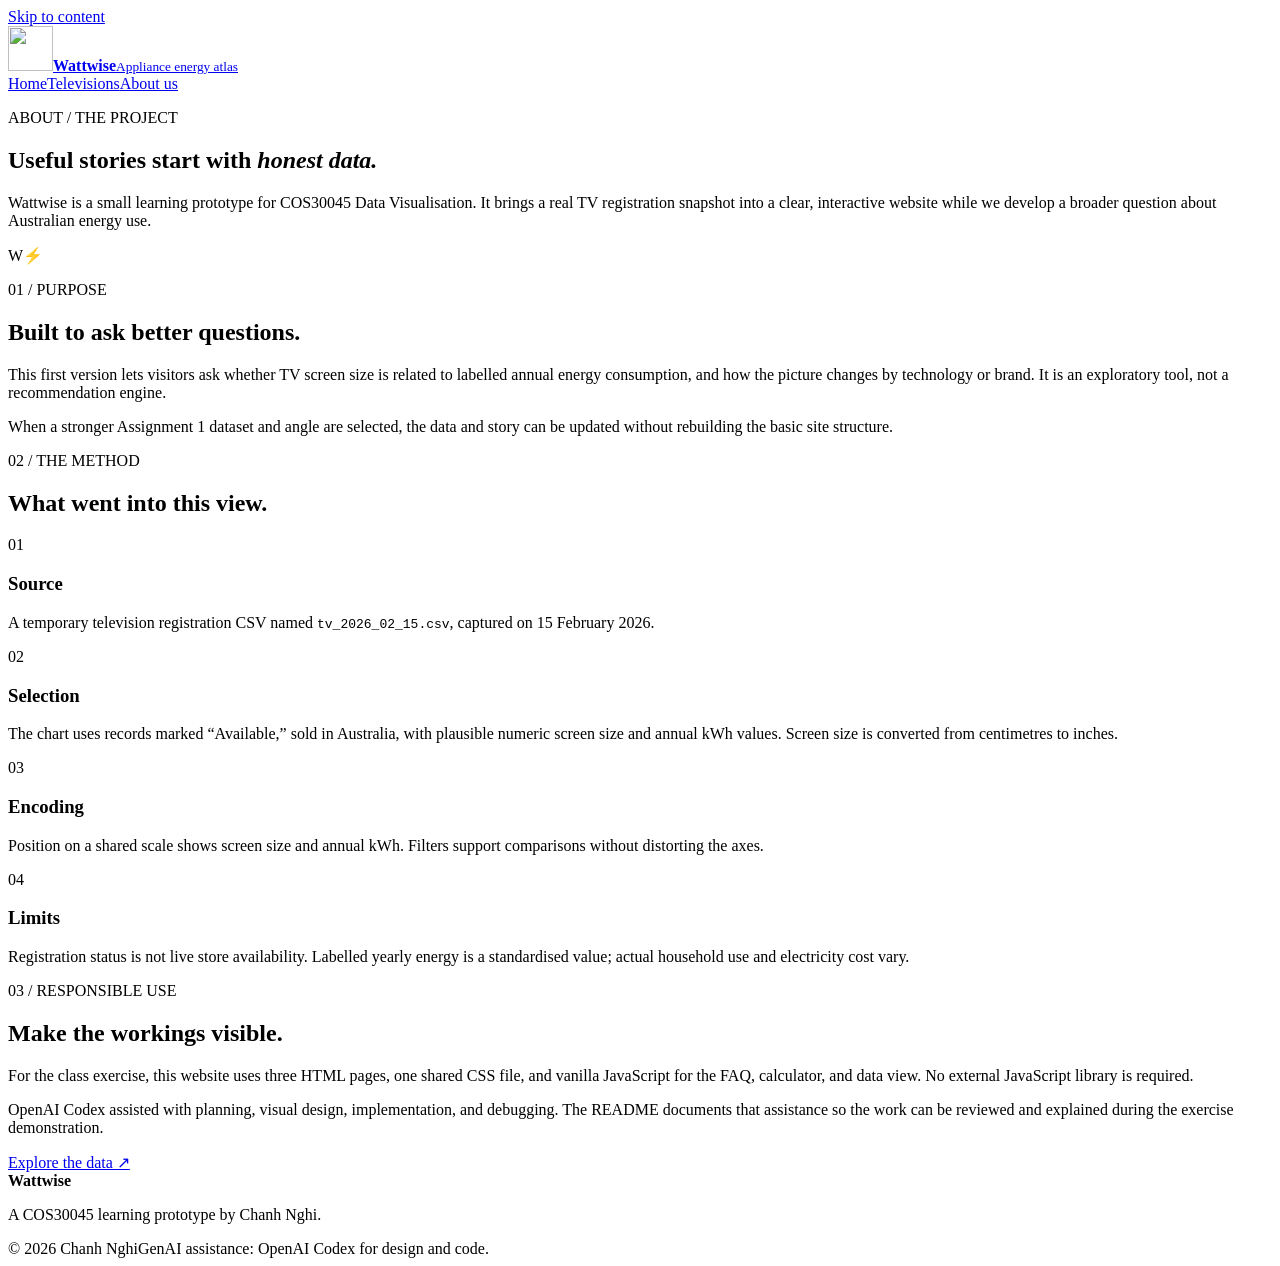
==== Exercise 0.2/about.html @ 2fa2e794 "Initial version of the website" ====
<!doctype html>
<html lang="en">

<head>
  <meta charset="utf-8">
  <meta name="viewport" content="width=device-width, initial-scale=1">
  <meta name="description" content="About the Wattwise data visualisation prototype, its source, and design decisions.">
  <title>About us | Appliance Energy Consumption Website</title>
  <link rel="stylesheet" href="assets/css/styles.css">
  <script src="assets/js/site.js" defer></script>
</head>

<body data-page="about">
  <a class="skip-link" href="#main">Skip to content</a>
  <header class="site-header">
    <div class="shell nav-shell"><a class="brand" href="index.html" aria-label="Wattwise, Home"><img
          src="assets/img/power-icon.png" alt="" width="45" height="45"><span><strong>Wattwise</strong><small>Appliance
            energy atlas</small></span></a>
      <nav class="main-nav" aria-label="Main navigation"><a href="index.html">Home</a><a
          href="televisions.html">Televisions</a><a href="about.html" aria-current="page">About us</a></nav>
    </div>
  </header>
  <main id="main">
    <section class="page-hero shell about-hero">
      <div>
        <p class="kicker">ABOUT / THE PROJECT</p>
        <h1>Useful stories start with <em>honest data.</em></h1>
        <p>Wattwise is a small learning prototype for COS30045 Data Visualisation. It brings a real TV registration
          snapshot into a clear, interactive website while we develop a broader question about Australian energy use.
        </p>
      </div>
      <div class="about-mark" aria-hidden="true"><span>W<span>⚡</span></span></div>
    </section>
    <section class="section section-light">
      <div class="shell about-grid">
        <div>
          <p class="kicker">01 / PURPOSE</p>
          <h2>Built to ask better questions.</h2>
        </div>
        <div class="about-prose">
          <p>This first version lets visitors ask whether TV screen size is related to labelled annual energy
            consumption, and how the picture changes by technology or brand. It is an exploratory tool, not a
            recommendation engine.</p>
          <p>When a stronger Assignment 1 dataset and angle are selected, the data and story can be updated without
            rebuilding the basic site structure.</p>
        </div>
      </div>
    </section>
    <section class="section method-section">
      <div class="shell">
        <p class="kicker">02 / THE METHOD</p>
        <h2>What went into this view.</h2>
        <div class="method-grid">
          <article><span>01</span>
            <h3>Source</h3>
            <p>A temporary television registration CSV named <code>tv_2026_02_15.csv</code>, captured on 15 February
              2026.</p>
          </article>
          <article><span>02</span>
            <h3>Selection</h3>
            <p>The chart uses records marked “Available,” sold in Australia, with plausible numeric screen size and
              annual kWh values. Screen size is converted from centimetres to inches.</p>
          </article>
          <article><span>03</span>
            <h3>Encoding</h3>
            <p>Position on a shared scale shows screen size and annual kWh. Filters support comparisons without
              distorting the axes.</p>
          </article>
          <article><span>04</span>
            <h3>Limits</h3>
            <p>Registration status is not live store availability. Labelled yearly energy is a standardised value;
              actual household use and electricity cost vary.</p>
          </article>
        </div>
      </div>
    </section>
    <section class="section section-light">
      <div class="shell about-grid">
        <div>
          <p class="kicker">03 / RESPONSIBLE USE</p>
          <h2>Make the workings visible.</h2>
        </div>
        <div class="about-prose">
          <p>For the class exercise, this website uses three HTML pages, one shared CSS file, and vanilla JavaScript for
            the FAQ, calculator, and data view. No external JavaScript library is required.</p>
          <p>OpenAI Codex assisted with planning, visual design, implementation, and debugging. The README documents
            that assistance so the work can be reviewed and explained during the exercise demonstration.</p><a
            class="text-link" href="televisions.html">Explore the data <span aria-hidden="true">↗</span></a>
        </div>
      </div>
    </section>
  </main>
  <footer class="site-footer">
    <div class="shell footer-inner">
      <div><strong>Wattwise</strong>
        <p>A COS30045 learning prototype by Chanh Nghi.</p>
      </div>
      <div><span>© 2026 Chanh Nghi</span><span>GenAI assistance: OpenAI Codex for design and code.</span></div>
    </div>
  </footer>
</body>

</html>
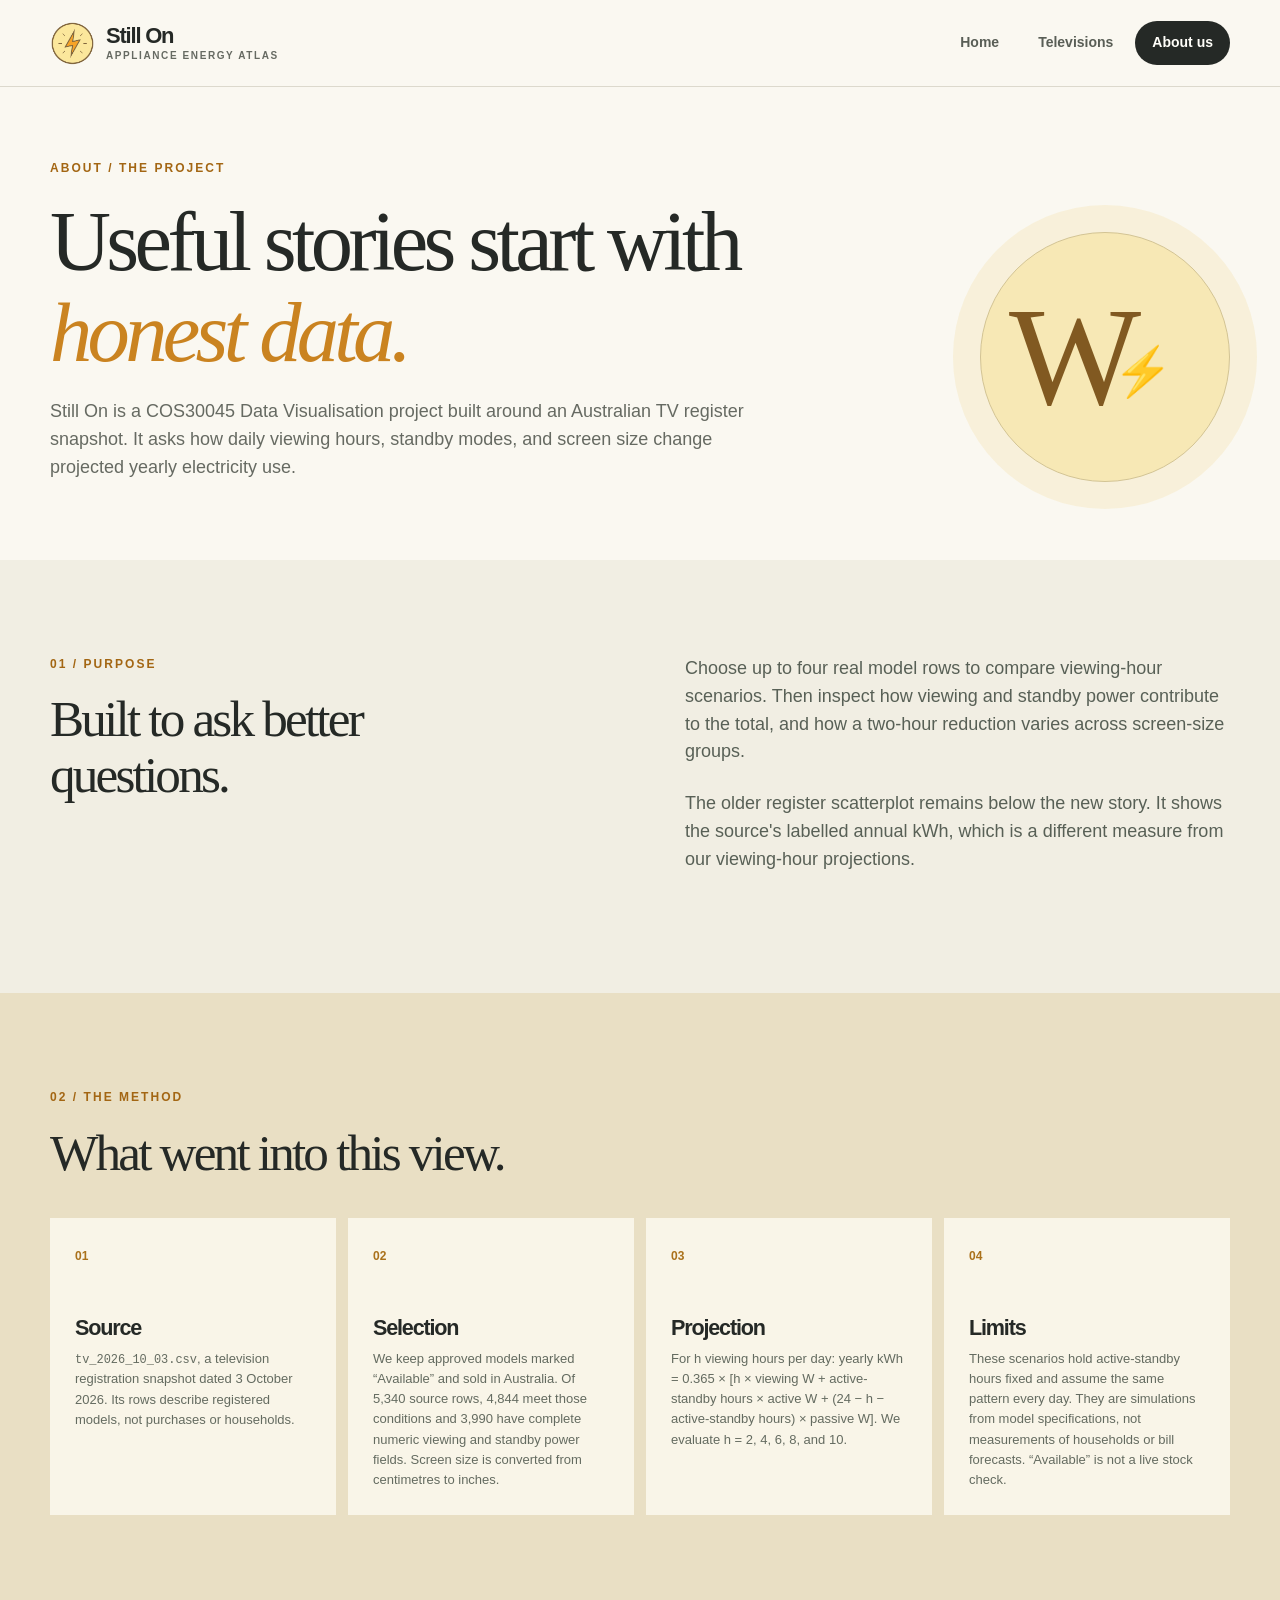
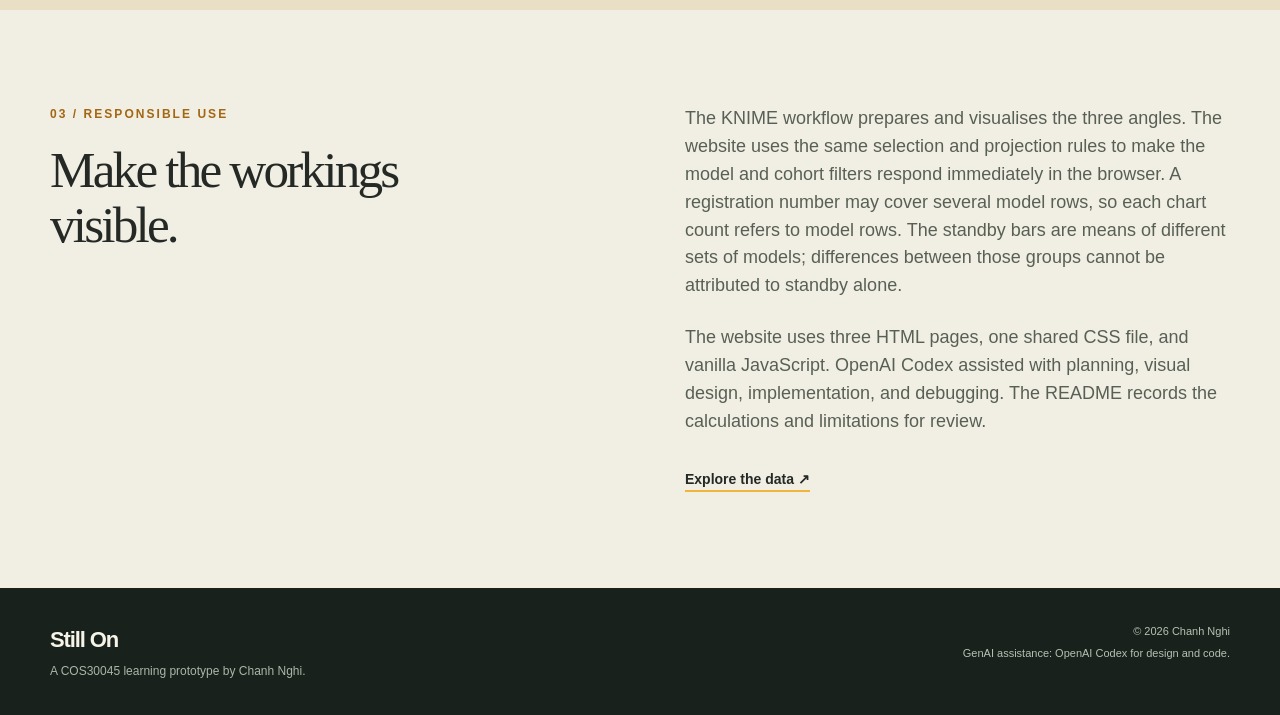
==== commit 1a7477c5: "Update website with new October 2026 dataset and charts" ====
--- a/Exercise 0.2/about.html
+++ b/Exercise 0.2/about.html
@@ -4,8 +4,8 @@
 <head>
   <meta charset="utf-8">
   <meta name="viewport" content="width=device-width, initial-scale=1">
-  <meta name="description" content="About the Wattwise data visualisation prototype, its source, and design decisions.">
-  <title>About us | Appliance Energy Consumption Website</title>
+  <meta name="description" content="About the Still On data visualisation prototype, its source, and design decisions.">
+  <title>About us | Still On</title>
   <link rel="stylesheet" href="assets/css/styles.css">
   <script src="assets/js/site.js" defer></script>
 </head>
@@ -13,8 +13,8 @@
 <body data-page="about">
   <a class="skip-link" href="#main">Skip to content</a>
   <header class="site-header">
-    <div class="shell nav-shell"><a class="brand" href="index.html" aria-label="Wattwise, Home"><img
-          src="assets/img/power-icon.png" alt="" width="45" height="45"><span><strong>Wattwise</strong><small>Appliance
+    <div class="shell nav-shell"><a class="brand" href="index.html" aria-label="Still On, Home"><img
+          src="assets/img/power-icon.png" alt="" width="45" height="45"><span><strong>Still On</strong><small>Appliance
             energy atlas</small></span></a>
       <nav class="main-nav" aria-label="Main navigation"><a href="index.html">Home</a><a
           href="televisions.html">Televisions</a><a href="about.html" aria-current="page">About us</a></nav>
@@ -25,8 +25,8 @@
       <div>
         <p class="kicker">ABOUT / THE PROJECT</p>
         <h1>Useful stories start with <em>honest data.</em></h1>
-        <p>Wattwise is a small learning prototype for COS30045 Data Visualisation. It brings a real TV registration
-          snapshot into a clear, interactive website while we develop a broader question about Australian energy use.
+        <p>Still On is a COS30045 Data Visualisation project built around an Australian TV register snapshot. It asks
+          how daily viewing hours, standby modes, and screen size change projected yearly electricity use.
         </p>
       </div>
       <div class="about-mark" aria-hidden="true"><span>W<span>⚡</span></span></div>
@@ -38,11 +38,10 @@
           <h2>Built to ask better questions.</h2>
         </div>
         <div class="about-prose">
-          <p>This first version lets visitors ask whether TV screen size is related to labelled annual energy
-            consumption, and how the picture changes by technology or brand. It is an exploratory tool, not a
-            recommendation engine.</p>
-          <p>When a stronger Assignment 1 dataset and angle are selected, the data and story can be updated without
-            rebuilding the basic site structure.</p>
+          <p>Choose up to four real model rows to compare viewing-hour scenarios. Then inspect how viewing and standby
+            power contribute to the total, and how a two-hour reduction varies across screen-size groups.</p>
+          <p>The older register scatterplot remains below the new story. It shows the source's labelled annual kWh,
+            which is a different measure from our viewing-hour projections.</p>
         </div>
       </div>
     </section>
@@ -53,23 +52,25 @@
         <div class="method-grid">
           <article><span>01</span>
             <h3>Source</h3>
-            <p>A temporary television registration CSV named <code>tv_2026_02_15.csv</code>, captured on 15 February
-              2026.</p>
+            <p><code>tv_2026_10_03.csv</code>, a television registration snapshot dated 3 October 2026.
+              Its rows describe registered models, not purchases or households.</p>
           </article>
           <article><span>02</span>
             <h3>Selection</h3>
-            <p>The chart uses records marked “Available,” sold in Australia, with plausible numeric screen size and
-              annual kWh values. Screen size is converted from centimetres to inches.</p>
+            <p>We keep approved models marked “Available” and sold in Australia. Of 5,340 source rows, 4,844 meet
+              those conditions and 3,990 have complete numeric viewing and standby power fields. Screen size is
+              converted from centimetres to inches.</p>
           </article>
           <article><span>03</span>
-            <h3>Encoding</h3>
-            <p>Position on a shared scale shows screen size and annual kWh. Filters support comparisons without
-              distorting the axes.</p>
+            <h3>Projection</h3>
+            <p>For h viewing hours per day: yearly kWh = 0.365 × [h × viewing W + active-standby hours × active W
+              + (24 − h − active-standby hours) × passive W]. We evaluate h = 2, 4, 6, 8, and 10.</p>
           </article>
           <article><span>04</span>
             <h3>Limits</h3>
-            <p>Registration status is not live store availability. Labelled yearly energy is a standardised value;
-              actual household use and electricity cost vary.</p>
+            <p>These scenarios hold active-standby hours fixed and assume the same pattern every day. They are
+              simulations from model specifications, not measurements of households or bill forecasts. “Available”
+              is not a live stock check.</p>
           </article>
         </div>
       </div>
@@ -81,10 +82,13 @@
           <h2>Make the workings visible.</h2>
         </div>
         <div class="about-prose">
-          <p>For the class exercise, this website uses three HTML pages, one shared CSS file, and vanilla JavaScript for
-            the FAQ, calculator, and data view. No external JavaScript library is required.</p>
-          <p>OpenAI Codex assisted with planning, visual design, implementation, and debugging. The README documents
-            that assistance so the work can be reviewed and explained during the exercise demonstration.</p><a
+          <p>The KNIME workflow prepares and visualises the three angles. The website uses the same selection and
+            projection rules to make the model and cohort filters respond immediately in the browser. A registration
+            number may cover several model rows, so each chart count refers to model rows. The standby bars are means
+            of different sets of models; differences between those groups cannot be attributed to standby alone.</p>
+          <p>The website uses three HTML pages, one shared CSS file, and vanilla JavaScript. OpenAI Codex assisted
+            with planning, visual design, implementation, and debugging. The README records the calculations and
+            limitations for review.</p><a
             class="text-link" href="televisions.html">Explore the data <span aria-hidden="true">↗</span></a>
         </div>
       </div>
@@ -92,7 +96,7 @@
   </main>
   <footer class="site-footer">
     <div class="shell footer-inner">
-      <div><strong>Wattwise</strong>
+      <div><strong>Still On</strong>
         <p>A COS30045 learning prototype by Chanh Nghi.</p>
       </div>
       <div><span>© 2026 Chanh Nghi</span><span>GenAI assistance: OpenAI Codex for design and code.</span></div>
@@ -100,4 +104,4 @@
   </footer>
 </body>
 
-</html>+</html>
--- a/Exercise 0.2/assets/css/styles.css
+++ b/Exercise 0.2/assets/css/styles.css
@@ -0,0 +1,1597 @@
+:root {
+    --ink: #252926;
+    --muted: #666a62;
+    --paper: #faf8f1;
+    --cream: #f1eee3;
+    --line: #dcd9cd;
+    --night: #202723;
+    --night-soft: #2c342f;
+    --gold: #f1b43c;
+    --gold-light: #ffe8a0;
+    --white: #fffef9;
+    --shadow: 0 22px 70px rgba(37, 41, 38, .09)
+}
+
+* {
+    box-sizing: border-box
+}
+
+html {
+    scroll-behavior: smooth
+}
+
+body {
+    margin: 0;
+    background: var(--paper);
+    color: var(--ink);
+    font-family: Arial, Helvetica, sans-serif;
+    font-size: 16px;
+    line-height: 1.55
+}
+
+button,
+input,
+select {
+    font: inherit
+}
+
+button,
+a {
+    -webkit-tap-highlight-color: transparent
+}
+
+a {
+    color: inherit
+}
+
+img {
+    max-width: 100%;
+    display: block
+}
+
+.shell {
+    width: min(1180px, calc(100% - 48px));
+    margin-inline: auto
+}
+
+.skip-link {
+    position: absolute;
+    z-index: 20;
+    top: -100px;
+    left: 16px;
+    padding: 10px 16px;
+    background: var(--gold);
+    color: var(--ink)
+}
+
+.skip-link:focus {
+    top: 10px
+}
+
+:focus-visible {
+    outline: 3px solid #cb7c06;
+    outline-offset: 4px
+}
+
+.site-header {
+    position: relative;
+    z-index: 10;
+    background: var(--paper);
+    border-bottom: 1px solid var(--line)
+}
+
+.nav-shell {
+    display: flex;
+    align-items: center;
+    justify-content: space-between;
+    min-height: 86px;
+    gap: 24px
+}
+
+.brand {
+    display: inline-flex;
+    align-items: center;
+    gap: 11px;
+    text-decoration: none;
+    line-height: 1.05
+}
+
+.brand img {
+    width: 45px;
+    height: 45px
+}
+
+.brand strong {
+    display: block;
+    font-size: 22px;
+    letter-spacing: -.055em;
+    font-weight: 800
+}
+
+.brand small {
+    display: block;
+    margin-top: 4px;
+    font-size: 10px;
+    font-weight: 700;
+    letter-spacing: .16em;
+    text-transform: uppercase;
+    color: var(--muted)
+}
+
+.main-nav {
+    display: flex;
+    align-items: center;
+    gap: 5px
+}
+
+.main-nav a {
+    padding: 11px 17px;
+    text-decoration: none;
+    border-radius: 999px;
+    font-size: 14px;
+    font-weight: 700;
+    color: #595e56;
+    transition: background .2s, color .2s
+}
+
+.main-nav a:hover {
+    background: #ebe7d8;
+    color: var(--ink)
+}
+
+.main-nav a[aria-current=page] {
+    background: var(--ink);
+    color: var(--white)
+}
+
+h1,
+h2,
+h3,
+p {
+    margin-top: 0
+}
+
+h1,
+h2,
+h3 {
+    line-height: 1.08;
+    letter-spacing: -.055em
+}
+
+h1,
+h2 {
+    font-family: Georgia, 'Times New Roman', serif;
+    font-weight: 400
+}
+
+h1 {
+    font-size: clamp(3.4rem, 6.6vw, 6.5rem)
+}
+
+h2 {
+    font-size: clamp(2.5rem, 4vw, 4.3rem)
+}
+
+h3 {
+    font-size: 1.35rem
+}
+
+h1 em,
+h2 em {
+    font-weight: 400;
+    color: #ca8320
+}
+
+.kicker,
+.eyebrow {
+    font-size: 12px;
+    font-weight: 800;
+    letter-spacing: .17em;
+    text-transform: uppercase
+}
+
+.kicker {
+    color: #a36613;
+    margin-bottom: 18px
+}
+
+.eyebrow {
+    display: inline-flex;
+    align-items: center;
+    gap: 11px;
+    color: #4f594c
+}
+
+.eyebrow-dot {
+    width: 9px;
+    height: 9px;
+    border-radius: 50%;
+    background: var(--gold)
+}
+
+.hero {
+    display: grid;
+    grid-template-columns: 1.06fr .94fr;
+    gap: 50px;
+    align-items: center;
+    padding-block: 80px 92px
+}
+
+.hero-copy h1 {
+    max-width: 720px;
+    margin: 23px 0 24px
+}
+
+.hero-lead {
+    max-width: 590px;
+    font-size: 19px;
+    line-height: 1.65;
+    color: #555d52
+}
+
+.button-row {
+    display: flex;
+    align-items: center;
+    gap: 12px;
+    flex-wrap: wrap;
+    margin: 32px 0 23px
+}
+
+.button {
+    display: inline-flex;
+    align-items: center;
+    justify-content: space-between;
+    gap: 30px;
+    min-height: 50px;
+    padding: 12px 19px;
+    border: 1px solid transparent;
+    border-radius: 5px;
+    text-decoration: none;
+    font-size: 14px;
+    font-weight: 800;
+    cursor: pointer;
+    transition: transform .2s, background .2s, box-shadow .2s
+}
+
+.button:hover {
+    transform: translateY(-2px)
+}
+
+.button-primary {
+    background: var(--gold);
+    color: #261f12;
+    box-shadow: 0 8px 20px rgba(184, 113, 18, .12)
+}
+
+.button-primary:hover {
+    background: #ffc658;
+    box-shadow: 0 12px 24px rgba(184, 113, 18, .2)
+}
+
+.button-quiet {
+    background: transparent;
+    border-color: #c5c4b8
+}
+
+.button-quiet:hover {
+    background: #f0ecdc
+}
+
+.hero-footnote {
+    max-width: 560px;
+    font-size: 12px;
+    color: #858a80
+}
+
+.hero-visual {
+    position: relative;
+    min-height: 560px;
+    padding: 24px;
+    display: flex;
+    flex-direction: column;
+    justify-content: space-between;
+    overflow: hidden;
+    color: #f9f4e5;
+    background: radial-gradient(circle at 50% 44%, #4a4c38 0, #28312b 44%, #1d2521 78%);
+    box-shadow: var(--shadow)
+}
+
+.hero-visual:before,
+.hero-visual:after {
+    content: "";
+    position: absolute;
+    border: 1px solid rgba(255, 238, 178, .12);
+    border-radius: 50%;
+    left: 50%;
+    top: 48%;
+    transform: translate(-50%, -50%);
+    pointer-events: none
+}
+
+.hero-visual:before {
+    width: 580px;
+    height: 580px
+}
+
+.hero-visual:after {
+    width: 760px;
+    height: 760px
+}
+
+.hero-visual-top,
+.hero-visual-bottom {
+    position: relative;
+    z-index: 1;
+    display: flex;
+    justify-content: space-between;
+    gap: 10px;
+    font-size: 10px;
+    font-weight: 800;
+    letter-spacing: .18em
+}
+
+.hero-visual-bottom {
+    padding-top: 19px;
+    border-top: 1px solid rgba(255, 255, 255, .22);
+    color: #c8ceb9
+}
+
+.energy-orbit {
+    position: absolute;
+    inset: 0;
+    display: grid;
+    place-items: center
+}
+
+.orbit-core {
+    position: relative;
+    width: 280px;
+    aspect-ratio: 1;
+    border: 1px solid rgba(247, 210, 111, .65);
+    border-radius: 50%;
+    display: grid;
+    place-items: center;
+    background: radial-gradient(circle at 40% 32%, #fdf3c2, #f6c94e 67%, #ca8425);
+    box-shadow: 0 0 0 24px rgba(242, 183, 59, .07), 0 0 0 82px rgba(242, 183, 59, .05), 0 30px 70px rgba(9, 12, 9, .33)
+}
+
+.orbit-core:before,
+.orbit-core:after {
+    content: "";
+    position: absolute;
+    width: 330px;
+    height: 330px;
+    border: 1px dashed rgba(255, 239, 188, .4);
+    border-radius: 50%
+}
+
+.orbit-core:after {
+    width: 405px;
+    height: 405px;
+    opacity: .45
+}
+
+.orbit-core span {
+    font-size: 104px;
+    line-height: 1;
+    color: #785327;
+    text-shadow: 1px 2px 0 #fff2bf
+}
+
+.hero-stats {
+    position: relative;
+    z-index: 1;
+    display: flex;
+    gap: 28px;
+    align-items: flex-end;
+    margin-top: auto;
+    padding-bottom: 25px
+}
+
+.hero-stats div {
+    display: flex;
+    flex-direction: column;
+    gap: 3px;
+    flex: 1
+}
+
+.hero-stats div+div {
+    padding-left: 28px;
+    border-left: 1px solid rgba(255, 255, 255, .24)
+}
+
+.hero-stats strong {
+    font-size: clamp(2.4rem, 4vw, 3.6rem);
+    letter-spacing: -.065em;
+    line-height: 1;
+    font-weight: 500
+}
+
+.hero-stats span {
+    font-size: 11px;
+    color: #d8dbc9
+}
+
+.section {
+    padding-block: 95px
+}
+
+.section-light {
+    background: var(--cream)
+}
+
+.section-heading {
+    display: grid;
+    grid-template-columns: 1.3fr .7fr;
+    gap: 50px;
+    align-items: end;
+    margin-bottom: 40px
+}
+
+.section-heading h2 {
+    max-width: 730px;
+    margin-bottom: 0
+}
+
+.section-heading>p {
+    margin: 0;
+    color: var(--muted);
+    font-size: 17px
+}
+
+.feature-grid {
+    display: grid;
+    grid-template-columns: repeat(3, 1fr);
+    gap: 14px
+}
+
+.feature-card {
+    position: relative;
+    min-height: 300px;
+    padding: 29px;
+    background: var(--white);
+    border: 1px solid #e5e2d8;
+    display: flex;
+    flex-direction: column;
+    align-items: flex-start;
+    transition: transform .2s, box-shadow .2s
+}
+
+.feature-card:hover {
+    transform: translateY(-4px);
+    box-shadow: var(--shadow)
+}
+
+.feature-number {
+    font-size: 11px;
+    font-weight: 800;
+    letter-spacing: .14em;
+    color: #9f9f92
+}
+
+.feature-icon {
+    margin: 20px 0 28px;
+    font-size: 34px;
+    line-height: 1;
+    color: #b66e17
+}
+
+.feature-card h3 {
+    margin-bottom: 10px
+}
+
+.feature-card p {
+    color: var(--muted);
+    font-size: 14px;
+    max-width: 300px
+}
+
+.feature-card a {
+    margin-top: auto;
+    text-decoration: none;
+    font-size: 13px;
+    font-weight: 800;
+    border-bottom: 1px solid #b77c25;
+    padding-bottom: 3px
+}
+
+.calculator-section {
+    background: var(--night);
+    color: var(--white)
+}
+
+.calculator-layout {
+    display: grid;
+    grid-template-columns: .85fr 1.15fr;
+    gap: 70px;
+    align-items: center
+}
+
+.calculator-intro .kicker {
+    color: var(--gold)
+}
+
+.calculator-intro h2 {
+    max-width: 440px
+}
+
+.calculator-intro>p:not(.kicker) {
+    max-width: 440px;
+    color: #bec5b9;
+    font-size: 17px
+}
+
+.formula {
+    display: inline-block;
+    margin-top: 25px;
+    padding: 12px 17px;
+    border-left: 3px solid var(--gold);
+    background: #2d3630;
+    color: #e4e2d4;
+    font-size: 13px;
+    font-weight: 700
+}
+
+.calculator-panel {
+    padding: 30px;
+    background: #f8f5e9;
+    color: var(--ink);
+    box-shadow: 0 26px 55px rgba(0, 0, 0, .2)
+}
+
+.panel-label {
+    display: flex;
+    justify-content: space-between;
+    gap: 15px;
+    padding-bottom: 20px;
+    border-bottom: 1px solid var(--line);
+    font-size: 11px;
+    font-weight: 800;
+    letter-spacing: .13em
+}
+
+.panel-label span {
+    color: #8d8b80
+}
+
+.form-grid {
+    display: grid;
+    grid-template-columns: 1fr 1fr;
+    gap: 18px;
+    margin-top: 24px
+}
+
+.form-grid label {
+    display: flex;
+    flex-direction: column;
+    gap: 7px;
+    font-size: 14px;
+    font-weight: 800
+}
+
+.form-grid label span {
+    color: #818479;
+    font-size: 11px;
+    font-weight: 400
+}
+
+.form-grid input,
+.filter-grid select {
+    width: 100%;
+    min-height: 46px;
+    border: 1px solid #d4d1c4;
+    border-radius: 3px;
+    background: var(--white);
+    padding: 10px 12px;
+    color: var(--ink)
+}
+
+.form-grid input:focus,
+.filter-grid select:focus {
+    border-color: #a77622
+}
+
+.form-wide {
+    grid-column: span 2
+}
+
+.form-error {
+    min-height: 21px;
+    margin: 12px 0 0;
+    color: #a43d2a;
+    font-size: 13px;
+    font-weight: 700
+}
+
+.calculator-button {
+    width: 100%;
+    margin-top: 3px
+}
+
+.result-grid {
+    display: grid;
+    grid-template-columns: repeat(3, 1fr);
+    gap: 1px;
+    margin-top: 22px;
+    background: #d8d5c8;
+    border: 1px solid #d8d5c8
+}
+
+.result-grid>div {
+    padding: 17px 12px;
+    background: var(--white);
+    display: flex;
+    flex-direction: column
+}
+
+.result-grid span {
+    font-size: 9px;
+    letter-spacing: .1em;
+    font-weight: 800;
+    color: #777a6e
+}
+
+.result-grid strong {
+    margin-top: 7px;
+    font-size: 25px;
+    letter-spacing: -.05em;
+    line-height: 1.1
+}
+
+.result-grid small {
+    font-size: 10px;
+    color: #898d81
+}
+
+.fine-print {
+    margin: 15px 0 0;
+    color: #898d81;
+    font-size: 11px
+}
+
+.faq-layout {
+    display: grid;
+    grid-template-columns: .75fr 1.25fr;
+    gap: 80px
+}
+
+.faq-layout>div:first-child p:not(.kicker) {
+    color: var(--muted);
+    max-width: 330px
+}
+
+.faq-list {
+    border-top: 1px solid #c7c4b7
+}
+
+.faq-item {
+    border-bottom: 1px solid #c7c4b7
+}
+
+.faq-item h3 {
+    margin: 0
+}
+
+.faq-trigger {
+    display: flex;
+    align-items: center;
+    justify-content: space-between;
+    gap: 20px;
+    width: 100%;
+    padding: 25px 0;
+    border: 0;
+    background: transparent;
+    text-align: left;
+    color: var(--ink);
+    font-weight: 700;
+    font-size: 18px;
+    cursor: pointer
+}
+
+.faq-trigger:hover {
+    color: #a76b19
+}
+
+.faq-trigger span {
+    font-size: 27px;
+    font-weight: 400;
+    line-height: 1;
+    transition: transform .2s
+}
+
+.faq-trigger[aria-expanded=true] span {
+    transform: rotate(45deg)
+}
+
+.faq-answer {
+    padding: 0 35px 22px 0;
+    color: var(--muted)
+}
+
+.faq-answer p {
+    margin: 0
+}
+
+.site-footer {
+    background: #19211c;
+    color: #f7f3e7
+}
+
+.footer-inner {
+    display: flex;
+    justify-content: space-between;
+    gap: 30px;
+    padding-block: 35px
+}
+
+.site-footer strong {
+    font-size: 22px;
+    letter-spacing: -.05em
+}
+
+.site-footer p {
+    margin: 5px 0 0;
+    font-size: 12px;
+    color: #aab6a9
+}
+
+.footer-inner>div:last-child {
+    display: flex;
+    flex-direction: column;
+    align-items: flex-end;
+    gap: 5px;
+    font-size: 11px;
+    color: #b7c0b2
+}
+
+.page-hero {
+    display: grid;
+    grid-template-columns: 1fr auto;
+    gap: 50px;
+    align-items: end;
+    padding-block: 72px 78px
+}
+
+.page-hero h1 {
+    max-width: 860px;
+    margin-bottom: 20px
+}
+
+.page-hero p:not(.kicker) {
+    max-width: 740px;
+    margin-bottom: 0;
+    color: var(--muted);
+    font-size: 18px
+}
+
+.page-hero-stamp {
+    width: 185px;
+    height: 185px;
+    border-radius: 50%;
+    border: 1px solid #c9ba8e;
+    background: #f6e7b3;
+    display: flex;
+    flex-direction: column;
+    align-items: center;
+    justify-content: center;
+    text-align: center;
+    transform: rotate(9deg)
+}
+
+.page-hero-stamp span {
+    font-size: 44px;
+    letter-spacing: -.08em;
+    line-height: 1
+}
+
+.page-hero-stamp small {
+    font-size: 11px;
+    line-height: 1.35;
+    font-weight: 700
+}
+
+.data-section {
+    padding-block: 55px 95px
+}
+
+.data-toolbar {
+    display: flex;
+    align-items: end;
+    justify-content: space-between;
+    gap: 40px;
+    margin-bottom: 26px
+}
+
+.data-toolbar h2 {
+    font-size: clamp(2rem, 3vw, 3rem);
+    margin: 0
+}
+
+.data-toolbar .kicker {
+    margin-bottom: 8px
+}
+
+.filter-grid {
+    display: grid;
+    grid-template-columns: repeat(3, minmax(135px, 1fr));
+    gap: 10px;
+    width: min(640px, 100%)
+}
+
+.filter-grid label {
+    font-size: 11px;
+    font-weight: 800;
+    letter-spacing: .05em
+}
+
+.filter-grid select {
+    margin-top: 7px;
+    font-size: 13px;
+    letter-spacing: 0;
+    font-weight: 400
+}
+
+.load-message {
+    padding: 20px;
+    border: 1px dashed #c5c1b1;
+    color: #5d6557
+}
+
+.stat-grid {
+    display: grid;
+    grid-template-columns: repeat(4, 1fr);
+    gap: 10px;
+    margin-bottom: 18px
+}
+
+.stat-card {
+    padding: 22px;
+    background: var(--white);
+    border: 1px solid #e2dfd4;
+    display: flex;
+    flex-direction: column
+}
+
+.stat-card>span {
+    font-size: 10px;
+    font-weight: 800;
+    letter-spacing: .1em;
+    color: #757d71
+}
+
+.stat-card strong {
+    margin-top: 12px;
+    font-size: 37px;
+    line-height: 1;
+    letter-spacing: -.055em
+}
+
+.stat-card small {
+    margin-top: 6px;
+    color: #838a80;
+    font-size: 11px
+}
+
+.chart-card,
+.table-card {
+    background: var(--white);
+    border: 1px solid #e2dfd4
+}
+
+.chart-card {
+    padding: 30px 30px 19px
+}
+
+.chart-header,
+.table-heading {
+    display: flex;
+    justify-content: space-between;
+    align-items: end;
+    gap: 30px
+}
+
+.chart-header .kicker,
+.table-heading .kicker {
+    margin-bottom: 9px
+}
+
+.chart-header h3,
+.table-heading h3 {
+    margin-bottom: 5px;
+    font-size: 25px;
+    letter-spacing: -.04em
+}
+
+.chart-header p:not(.kicker),
+.table-heading>p {
+    margin: 0;
+    color: #777e73;
+    font-size: 12px
+}
+
+.chart-legend {
+    white-space: nowrap;
+    font-size: 11px;
+    color: #71796c
+}
+
+.chart-legend i {
+    display: inline-block;
+    width: 9px;
+    height: 9px;
+    margin-right: 5px;
+    border-radius: 50%;
+    background: #c78222
+}
+
+.chart-scroll {
+    overflow-x: auto;
+    margin-top: 20px
+}
+
+.chart-scroll svg {
+    display: block;
+    width: 100%;
+    min-width: 620px;
+    height: auto
+}
+
+.chart-axis-label {
+    text-align: center;
+    font-size: 10px;
+    font-weight: 800;
+    letter-spacing: .12em;
+    color: #697066
+}
+
+.chart-note {
+    margin: 15px 0 0;
+    padding-top: 12px;
+    border-top: 1px solid #eeeae0;
+    color: #6d7569;
+    font-size: 11px
+}
+
+.table-card {
+    margin-top: 18px;
+    padding: 30px
+}
+
+.table-heading {
+    margin-bottom: 20px
+}
+
+.table-heading>p {
+    max-width: 280px
+}
+
+.table-scroll {
+    overflow-x: auto
+}
+
+table {
+    width: 100%;
+    border-collapse: collapse;
+    text-align: left;
+    font-size: 13px;
+    min-width: 690px
+}
+
+th {
+    padding: 11px 12px;
+    background: #f1eee3;
+    color: #5e665a;
+    font-size: 10px;
+    letter-spacing: .08em;
+    text-transform: uppercase
+}
+
+td {
+    padding: 12px;
+    border-bottom: 1px solid #ece9e0
+}
+
+td:first-child {
+    font-weight: 700
+}
+
+td span {
+    display: block;
+    font-weight: 400;
+    font-size: 11px;
+    color: #858c80
+}
+
+tbody tr:hover {
+    background: #faf6e9
+}
+
+.source-strip {
+    display: grid;
+    grid-template-columns: auto 1fr auto;
+    gap: 18px;
+    align-items: start;
+    margin-top: 18px;
+    padding: 22px;
+    background: #e8e3d5
+}
+
+.source-strip>span {
+    font-size: 10px;
+    font-weight: 800;
+    letter-spacing: .1em;
+    color: #936215
+}
+
+.source-strip p {
+    margin: 0;
+    font-size: 12px;
+    color: #62695f
+}
+
+.source-strip a {
+    white-space: nowrap;
+    font-size: 12px;
+    font-weight: 800;
+    text-decoration: none;
+    border-bottom: 1px solid #9a771e
+}
+
+.axis-line {
+    stroke: #687367;
+    stroke-width: 1.5
+}
+
+.grid-line {
+    stroke: #e4e6df;
+    stroke-width: 1
+}
+
+.tick-label {
+    fill: #697367;
+    font: 12px Arial, Helvetica, sans-serif
+}
+
+.axis-title {
+    fill: #566158;
+    font: 700 11px Arial, Helvetica, sans-serif;
+    letter-spacing: 1px
+}
+
+.plot-point {
+    fill: #bd7a1c;
+    opacity: .34;
+    stroke: #9d5e11;
+    stroke-width: .35
+}
+
+.plot-point:hover,
+.plot-point:focus {
+    opacity: 1;
+    fill: #eb9f1f;
+    stroke: #633e10;
+    stroke-width: 2;
+    outline: none
+}
+
+.about-hero {
+    min-height: 425px
+}
+
+.about-mark {
+    width: 250px;
+    height: 250px;
+    display: grid;
+    place-items: center;
+    border: 1px solid #d3c494;
+    border-radius: 50%;
+    background: #f7e8b5;
+    color: #815921;
+    box-shadow: 0 0 0 27px rgba(238, 204, 111, .18)
+}
+
+.about-mark>span {
+    font-family: Georgia, serif;
+    font-size: 140px;
+    line-height: 1;
+    letter-spacing: -.2em;
+    padding-right: .2em
+}
+
+.about-mark span span {
+    font-family: Arial, sans-serif;
+    font-size: 48px;
+    vertical-align: middle;
+    letter-spacing: 0
+}
+
+.about-grid {
+    display: grid;
+    grid-template-columns: 1fr 1fr;
+    gap: 90px
+}
+
+.about-grid h2 {
+    max-width: 430px
+}
+
+.about-prose {
+    font-size: 18px;
+    color: #586056
+}
+
+.about-prose p {
+    margin-bottom: 24px
+}
+
+.text-link {
+    display: inline-block;
+    margin-top: 9px;
+    font-size: 14px;
+    color: var(--ink);
+    font-weight: 800;
+    text-decoration: none;
+    border-bottom: 2px solid var(--gold)
+}
+
+.method-section {
+    background: #e9dfc4
+}
+
+.method-section h2 {
+    margin-bottom: 38px
+}
+
+.method-grid {
+    display: grid;
+    grid-template-columns: repeat(4, 1fr);
+    gap: 12px
+}
+
+.method-grid article {
+    padding: 25px;
+    background: #f9f5e8;
+    min-height: 255px
+}
+
+.method-grid article>span {
+    font-size: 12px;
+    font-weight: 800;
+    color: #aa711b
+}
+
+.method-grid h3 {
+    margin: 48px 0 10px
+}
+
+.method-grid p {
+    margin: 0;
+    font-size: 13px;
+    color: #646b60
+}
+
+code {
+    font-family: Consolas, monospace;
+    font-size: .92em;
+    overflow-wrap: anywhere
+}
+
+/* Three linked TV energy views. */
+.story-jump-links {
+    display: flex;
+    flex-wrap: wrap;
+    gap: 10px;
+    margin-top: 26px
+}
+
+.story-jump-links a {
+    padding: 8px 13px;
+    border: 1px solid var(--line);
+    border-radius: 99px;
+    color: var(--ink);
+    font-size: 12px;
+    font-weight: 700;
+    text-decoration: none
+}
+
+.story-jump-links a:hover { background: var(--gold-light) }
+.story-section { padding-block: 90px }
+.story-section-dark { background: var(--night); color: var(--white) }
+.story-section-cream { background: var(--cream) }
+.story-section-savings { background: #e9dfc4 }
+.story-heading {
+    display: grid;
+    grid-template-columns: 1.1fr .65fr;
+    gap: 60px;
+    align-items: end;
+    margin-bottom: 36px
+}
+
+.story-heading h2 { margin-bottom: 0 }
+.story-heading > p { margin-bottom: 5px; max-width: 460px; color: var(--muted); font-size: 18px }
+.story-section-dark .story-heading > p { color: #bec8bd }
+.story-section-dark .kicker { color: var(--gold) }
+.story-panel {
+    padding: 30px 35px 25px;
+    background: var(--white);
+    border: 1px solid #e2dfd4;
+    color: var(--ink);
+    box-shadow: var(--shadow)
+}
+
+.story-panel + .story-panel { margin-top: 18px }
+.story-panel-head { display: flex; justify-content: space-between; align-items: end; gap: 25px; margin-bottom: 24px }
+.story-panel-head h3 { margin: 6px 0 0; font-size: clamp(1.35rem, 2.3vw, 1.9rem) }
+.story-panel-head p { max-width: 320px; margin: 0; color: var(--muted); font-size: 13px }
+.mini-kicker { color: #9a6d1e; font-size: 10px; font-weight: 800; letter-spacing: .14em }
+.story-filter-grid { display: grid; grid-template-columns: 1fr 1fr 1.55fr; gap: 13px; align-items: end }
+.story-filter-grid label, .standby-controls label { display: block; font-size: 12px; font-weight: 700 }
+.story-filter-grid select, .story-filter-grid input, .standby-controls select {
+    display: block;
+    width: 100%;
+    height: 46px;
+    margin-top: 7px;
+    padding: 0 13px;
+    border: 1px solid #d9d7cc;
+    border-radius: 3px;
+    background: var(--white);
+    color: var(--ink);
+    font-size: 13px;
+    font-weight: 400
+}
+
+.model-picker { position: relative }
+.model-results {
+    position: absolute;
+    z-index: 8;
+    top: 100%;
+    left: 0;
+    right: 0;
+    max-height: 300px;
+    overflow-y: auto;
+    background: var(--white);
+    border: 1px solid var(--line);
+    box-shadow: var(--shadow)
+}
+
+.model-results[hidden] { display: none }
+.model-results button { display: block; width: 100%; padding: 10px 13px; border: 0; border-bottom: 1px solid #eeeae0; background: transparent; text-align: left; cursor: pointer }
+.model-results button:hover, .model-results button:focus-visible { background: #fff2d4 }
+.model-results strong, .model-results small { display: block }
+.model-results strong { font-size: 12px }
+.model-results small { margin-top: 2px; color: var(--muted); font-size: 11px }
+.model-results p { padding: 12px; margin: 0; color: var(--muted); font-size: 12px }
+.selection-row { display: flex; gap: 20px; align-items: start; margin-top: 18px; padding-top: 16px; border-top: 1px solid #ece9de }
+.selection-row > .mini-kicker { flex: 0 0 140px; padding-top: 8px }
+.selected-models { display: flex; flex-wrap: wrap; gap: 7px; min-height: 35px }
+.selection-hint { padding-top: 7px; color: var(--muted); font-size: 12px }
+.model-chip { display: inline-flex; align-items: center; gap: 8px; padding: 5px 6px 5px 11px; border: 1px solid #e2ddd0; border-left: 4px solid var(--model-color); background: #faf8f1; font-size: 11px; font-weight: 700 }
+.model-chip button { display: grid; place-items: center; width: 22px; height: 22px; padding: 0; border: 0; border-radius: 50%; background: #ece7d9; cursor: pointer; font-size: 17px; line-height: 1 }
+.model-chip button:hover { background: var(--gold-light) }
+.story-chart-scroll { overflow-x: auto; margin-top: 18px }
+.story-chart-scroll svg { display: block; width: 100%; min-width: 650px; height: auto }
+.line-legend { display: grid; grid-template-columns: repeat(2, 1fr); gap: 8px 20px; margin: 8px 0 0 }
+.line-legend-item { display: flex; align-items: center; gap: 8px; min-width: 0; font-size: 12px; color: #626c62 }
+.line-legend-item i { display: inline-block; width: 15px; height: 5px; flex: 0 0 15px; border-radius: 4px }
+.story-chart-note { margin: 18px 0 0; padding-top: 13px; border-top: 1px solid #eae6db; color: #677064; font-size: 12px }
+.story-takeaway { display: grid; grid-template-columns: 170px 1fr; gap: 20px; margin-top: 25px; padding-top: 18px; border-top: 1px solid currentColor }
+.story-takeaway span { color: #b17d22; font-size: 10px; font-weight: 800; letter-spacing: .14em }
+.story-takeaway p { max-width: 790px; margin: 0; font-size: 16px }
+.story-section-dark .story-takeaway { border-color: #4c5750 }
+.story-section-dark .story-takeaway span { color: var(--gold) }
+.standby-controls { display: grid; grid-template-columns: 1fr 1fr 1.3fr; gap: 13px; align-items: end; margin-bottom: 17px }
+.standby-controls p { margin: 0 0 8px; color: var(--muted); font-size: 12px }
+.energy-legend { display: flex; flex-wrap: wrap; gap: 12px 25px; margin-bottom: 15px; font-size: 12px; font-weight: 700; color: #566158 }
+.energy-legend span { display: inline-flex; align-items: center; gap: 7px }
+.energy-legend i { display: inline-block; width: 16px; height: 11px; border-radius: 2px }
+.legend-viewing { background: #c47b20 }
+.legend-passive { background: #6b8990 }
+.legend-active { background: #a14d55 }
+.story-grid-line { stroke: #e3e6e0; stroke-width: 1 }
+.story-axis-line { stroke: #778378; stroke-width: 1.5 }
+.story-tick { fill: #70796d; font: 12px Arial, Helvetica, sans-serif }
+.story-axis-caption { fill: #5e695f; font: 700 11px Arial, Helvetica, sans-serif; letter-spacing: .08em }
+.story-bar-key { fill: #70796d; font: 10px Arial, Helvetica, sans-serif }
+.story-chart-hint { fill: #7e8579; font: 10px Arial, Helvetica, sans-serif }
+.saving-value { fill: var(--ink); font: 700 15px Arial, Helvetica, sans-serif }
+.story-tooltip-target { cursor: help; outline: none }
+.story-tooltip-target:focus-visible { outline: 2px solid var(--gold); outline-offset: 3px }
+.story-tooltip {
+    position: fixed;
+    z-index: 30;
+    width: min(310px, calc(100vw - 16px));
+    padding: 16px 18px;
+    border: 1px solid #ddd6c6;
+    background: #fffdf7;
+    color: var(--ink);
+    box-shadow: 0 14px 32px rgba(33, 39, 35, .13);
+    pointer-events: none;
+    font-size: 12px
+}
+.story-tooltip[hidden] { display: none }
+.story-tooltip-eyebrow { display: block; margin-bottom: 5px; color: #9a6816; font-size: 10px; font-weight: 800; letter-spacing: .1em }
+.story-tooltip-heading { display: block; font-size: 15px; line-height: 1.25; overflow-wrap: anywhere }
+.story-tooltip-value { margin-top: 9px; padding-bottom: 11px; border-bottom: 1px solid #e7e0d1; color: #9a6816; font-size: 19px; font-weight: 700; line-height: 1.2 }
+.story-tooltip dl { display: grid; grid-template-columns: minmax(80px, 1fr) auto; gap: 4px 13px; margin: 11px 0 0 }
+.story-tooltip dt { color: var(--muted) }
+.story-tooltip dd { margin: 0; text-align: right; font-weight: 700 }
+
+@media(max-width:980px) {
+    .story-heading { gap: 32px }
+    .standby-controls { grid-template-columns: repeat(2, 1fr) }
+    .standby-controls p { grid-column: 1 / -1 }
+}
+
+@media(max-width:700px) {
+    .story-section { padding-block: 60px }
+    .story-heading { grid-template-columns: 1fr; gap: 18px }
+    .story-heading > p { font-size: 16px }
+    .story-panel { padding: 22px 18px }
+    .story-panel-head { display: block }
+    .story-panel-head p { margin-top: 9px }
+    .story-filter-grid { grid-template-columns: 1fr 1fr }
+    .model-picker { grid-column: 1 / -1 }
+    .selection-row { display: block }
+    .selection-row > .mini-kicker { display: block; margin-bottom: 8px }
+    .line-legend { grid-template-columns: 1fr }
+    .story-takeaway { grid-template-columns: 1fr; gap: 8px }
+}
+
+@media(max-width:480px) {
+    .story-filter-grid, .standby-controls { grid-template-columns: 1fr }
+    .standby-controls p { grid-column: auto }
+    .story-chart-scroll svg { min-width: 610px }
+}
+
+@media(max-width:980px) {
+    .hero {
+        gap: 28px
+    }
+
+    .hero-visual {
+        min-height: 500px
+    }
+
+    .orbit-core {
+        width: 210px
+    }
+
+    .orbit-core:before {
+        width: 260px;
+        height: 260px
+    }
+
+    .orbit-core:after {
+        width: 320px;
+        height: 320px
+    }
+
+    .hero-stats {
+        gap: 12px
+    }
+
+    .hero-stats div+div {
+        padding-left: 12px
+    }
+
+    .calculator-layout {
+        gap: 35px
+    }
+
+    .data-toolbar {
+        display: block
+    }
+
+    .filter-grid {
+        margin-top: 22px;
+        width: 100%
+    }
+
+    .method-grid {
+        grid-template-columns: repeat(2, 1fr)
+    }
+}
+
+@media(max-width:700px) {
+    .shell {
+        width: min(100% - 30px, 1180px)
+    }
+
+    .nav-shell {
+        min-height: 78px;
+        flex-wrap: wrap;
+        justify-content: center;
+        padding-block: 13px;
+        gap: 14px
+    }
+
+    .brand {
+        margin-right: auto
+    }
+
+    .main-nav {
+        width: 100%;
+        justify-content: space-between
+    }
+
+    .main-nav a {
+        padding: 8px 12px;
+        font-size: 12px
+    }
+
+    .hero,
+    .section-heading,
+    .calculator-layout,
+    .faq-layout,
+    .page-hero,
+    .about-grid {
+        grid-template-columns: 1fr
+    }
+
+    .hero {
+        padding-block: 52px 60px;
+        gap: 35px
+    }
+
+    .hero-visual {
+        min-height: 490px
+    }
+
+    .hero-stats strong {
+        font-size: 2.5rem
+    }
+
+    .section {
+        padding-block: 65px
+    }
+
+    .section-heading {
+        gap: 15px
+    }
+
+    .feature-grid {
+        grid-template-columns: 1fr
+    }
+
+    .feature-card {
+        min-height: 235px
+    }
+
+    .feature-icon {
+        margin: 12px 0 17px
+    }
+
+    .calculator-layout,
+    .faq-layout,
+    .about-grid {
+        gap: 30px
+    }
+
+    .page-hero {
+        padding-block: 50px;
+        gap: 28px
+    }
+
+    .page-hero-stamp {
+        width: 135px;
+        height: 135px
+    }
+
+    .page-hero-stamp span {
+        font-size: 35px
+    }
+
+    .stat-grid {
+        grid-template-columns: repeat(2, 1fr)
+    }
+
+    .table-heading,
+    .chart-header {
+        align-items: start;
+        flex-direction: column;
+        gap: 12px
+    }
+
+    .source-strip {
+        grid-template-columns: 1fr;
+        gap: 8px
+    }
+
+    .footer-inner {
+        flex-direction: column
+    }
+
+    .footer-inner>div:last-child {
+        align-items: flex-start
+    }
+
+    .about-mark {
+        width: 150px;
+        height: 150px
+    }
+
+    .about-mark>span {
+        font-size: 80px
+    }
+
+    .about-mark span span {
+        font-size: 30px
+    }
+}
+
+@media(max-width:480px) {
+    h1 {
+        font-size: 3.25rem
+    }
+
+    .hero-visual {
+        min-height: 450px
+    }
+
+    .orbit-core {
+        width: 190px
+    }
+
+    .hero-stats {
+        gap: 8px
+    }
+
+    .hero-stats strong {
+        font-size: 2.05rem
+    }
+
+    .hero-stats span {
+        font-size: 10px
+    }
+
+    .filter-grid {
+        grid-template-columns: 1fr
+    }
+
+    .stat-card {
+        padding: 17px
+    }
+
+    .stat-card strong {
+        font-size: 30px
+    }
+
+    .chart-card,
+    .table-card,
+    .calculator-panel {
+        padding: 20px
+    }
+
+    .form-grid {
+        gap: 12px
+    }
+
+    .result-grid strong {
+        font-size: 19px
+    }
+
+    .method-grid {
+        grid-template-columns: 1fr
+    }
+
+    .method-grid article {
+        min-height: 180px
+    }
+
+    .method-grid h3 {
+        margin-top: 23px
+    }
+}
+
+@media(prefers-reduced-motion:reduce) {
+    html {
+        scroll-behavior: auto
+    }
+
+    *,
+    *:before,
+    *:after {
+        transition-duration: .01ms !important;
+        animation-duration: .01ms !important
+    }
+}
